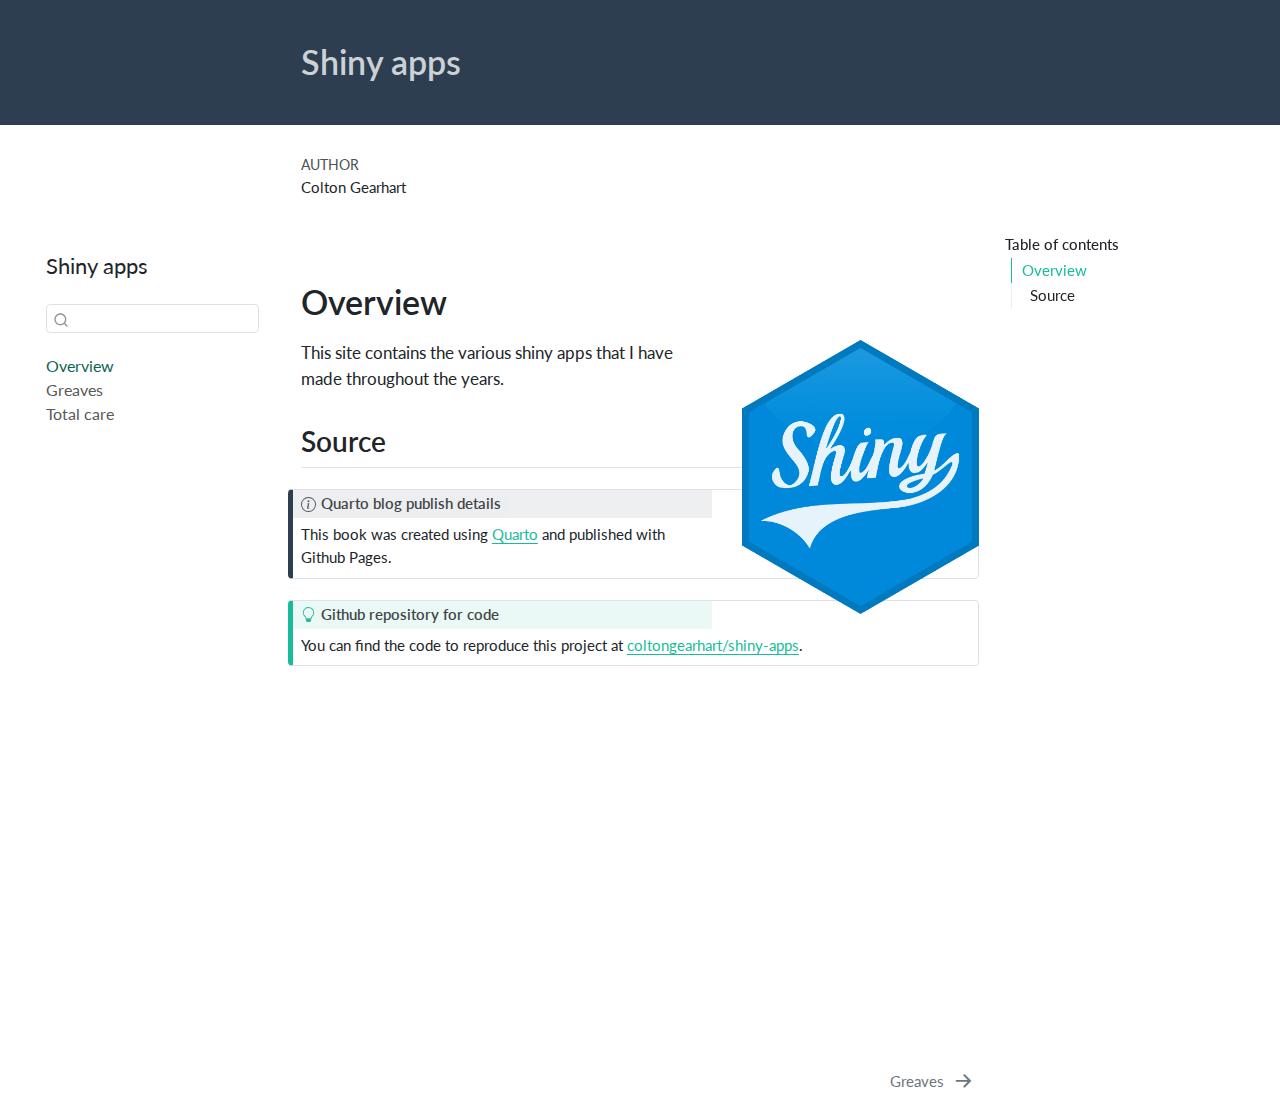
==== docs/index.html @ b48d5d61 "Initial structure finished" ====
<!DOCTYPE html>
<html xmlns="http://www.w3.org/1999/xhtml" lang="en" xml:lang="en"><head>

<meta charset="utf-8">
<meta name="generator" content="quarto-1.5.56">

<meta name="viewport" content="width=device-width, initial-scale=1.0, user-scalable=yes">

<meta name="author" content="Colton Gearhart">

<title>Shiny apps</title>
<style>
code{white-space: pre-wrap;}
span.smallcaps{font-variant: small-caps;}
div.columns{display: flex; gap: min(4vw, 1.5em);}
div.column{flex: auto; overflow-x: auto;}
div.hanging-indent{margin-left: 1.5em; text-indent: -1.5em;}
ul.task-list{list-style: none;}
ul.task-list li input[type="checkbox"] {
  width: 0.8em;
  margin: 0 0.8em 0.2em -1em; /* quarto-specific, see https://github.com/quarto-dev/quarto-cli/issues/4556 */ 
  vertical-align: middle;
}
</style>


<script src="site_libs/quarto-nav/quarto-nav.js"></script>
<script src="site_libs/quarto-nav/headroom.min.js"></script>
<script src="site_libs/clipboard/clipboard.min.js"></script>
<script src="site_libs/quarto-search/autocomplete.umd.js"></script>
<script src="site_libs/quarto-search/fuse.min.js"></script>
<script src="site_libs/quarto-search/quarto-search.js"></script>
<meta name="quarto:offset" content="./">
<link href="./placeholder1.html" rel="next">
<script src="site_libs/quarto-html/quarto.js"></script>
<script src="site_libs/quarto-html/popper.min.js"></script>
<script src="site_libs/quarto-html/tippy.umd.min.js"></script>
<script src="site_libs/quarto-html/anchor.min.js"></script>
<link href="site_libs/quarto-html/tippy.css" rel="stylesheet">
<link href="site_libs/quarto-html/quarto-syntax-highlighting.css" rel="stylesheet" id="quarto-text-highlighting-styles">
<script src="site_libs/bootstrap/bootstrap.min.js"></script>
<link href="site_libs/bootstrap/bootstrap-icons.css" rel="stylesheet">
<link href="site_libs/bootstrap/bootstrap.min.css" rel="stylesheet" id="quarto-bootstrap" data-mode="light">
<script id="quarto-search-options" type="application/json">{
  "location": "sidebar",
  "copy-button": false,
  "collapse-after": 3,
  "panel-placement": "start",
  "type": "textbox",
  "limit": 50,
  "keyboard-shortcut": [
    "f",
    "/",
    "s"
  ],
  "show-item-context": false,
  "language": {
    "search-no-results-text": "No results",
    "search-matching-documents-text": "matching documents",
    "search-copy-link-title": "Copy link to search",
    "search-hide-matches-text": "Hide additional matches",
    "search-more-match-text": "more match in this document",
    "search-more-matches-text": "more matches in this document",
    "search-clear-button-title": "Clear",
    "search-text-placeholder": "",
    "search-detached-cancel-button-title": "Cancel",
    "search-submit-button-title": "Submit",
    "search-label": "Search"
  }
}</script>


</head>

<body class="nav-sidebar floating">

<div id="quarto-search-results"></div>
  <header id="quarto-header" class="headroom fixed-top quarto-banner">
  <nav class="quarto-secondary-nav">
    <div class="container-fluid d-flex">
      <button type="button" class="quarto-btn-toggle btn" data-bs-toggle="collapse" role="button" data-bs-target=".quarto-sidebar-collapse-item" aria-controls="quarto-sidebar" aria-expanded="false" aria-label="Toggle sidebar navigation" onclick="if (window.quartoToggleHeadroom) { window.quartoToggleHeadroom(); }">
        <i class="bi bi-layout-text-sidebar-reverse"></i>
      </button>
        <nav class="quarto-page-breadcrumbs" aria-label="breadcrumb"><ol class="breadcrumb"><li class="breadcrumb-item"><a href="./index.html">Overview</a></li></ol></nav>
        <a class="flex-grow-1" role="navigation" data-bs-toggle="collapse" data-bs-target=".quarto-sidebar-collapse-item" aria-controls="quarto-sidebar" aria-expanded="false" aria-label="Toggle sidebar navigation" onclick="if (window.quartoToggleHeadroom) { window.quartoToggleHeadroom(); }">      
        </a>
      <button type="button" class="btn quarto-search-button" aria-label="Search" onclick="window.quartoOpenSearch();">
        <i class="bi bi-search"></i>
      </button>
    </div>
  </nav>
</header>
<!-- content -->
<header id="title-block-header" class="quarto-title-block default page-columns page-full">
  <div class="quarto-title-banner page-columns page-full">
    <div class="quarto-title column-body">
      <h1 class="title">Shiny apps</h1>
                      </div>
  </div>
    
  
  <div class="quarto-title-meta">

      <div>
      <div class="quarto-title-meta-heading">Author</div>
      <div class="quarto-title-meta-contents">
               <p>Colton Gearhart </p>
            </div>
    </div>
      
    
      
    </div>
    
  
  </header><div id="quarto-content" class="quarto-container page-columns page-rows-contents page-layout-article">
<!-- sidebar -->
  <nav id="quarto-sidebar" class="sidebar collapse collapse-horizontal quarto-sidebar-collapse-item sidebar-navigation floating overflow-auto">
    <div class="pt-lg-2 mt-2 text-left sidebar-header">
    <div class="sidebar-title mb-0 py-0">
      <a href="./">Shiny apps</a> 
    </div>
      </div>
        <div class="mt-2 flex-shrink-0 align-items-center">
        <div class="sidebar-search">
        <div id="quarto-search" class="" title="Search"></div>
        </div>
        </div>
    <div class="sidebar-menu-container"> 
    <ul class="list-unstyled mt-1">
        <li class="sidebar-item">
  <div class="sidebar-item-container"> 
  <a href="./index.html" class="sidebar-item-text sidebar-link active">
 <span class="menu-text">Overview</span></a>
  </div>
</li>
        <li class="sidebar-item">
  <div class="sidebar-item-container"> 
  <a href="./placeholder1.html" class="sidebar-item-text sidebar-link">
 <span class="menu-text">Greaves</span></a>
  </div>
</li>
        <li class="sidebar-item">
  <div class="sidebar-item-container"> 
  <a href="./placeholder2.html" class="sidebar-item-text sidebar-link">
 <span class="menu-text">Total care</span></a>
  </div>
</li>
    </ul>
    </div>
</nav>
<div id="quarto-sidebar-glass" class="quarto-sidebar-collapse-item" data-bs-toggle="collapse" data-bs-target=".quarto-sidebar-collapse-item"></div>
<!-- margin-sidebar -->
    <div id="quarto-margin-sidebar" class="sidebar margin-sidebar">
        <nav id="TOC" role="doc-toc" class="toc-active">
    <h2 id="toc-title">Table of contents</h2>
   
  <ul>
  <li><a href="#overview" id="toc-overview" class="nav-link active" data-scroll-target="#overview">Overview</a>
  <ul class="collapse">
  <li><a href="#source" id="toc-source" class="nav-link" data-scroll-target="#source">Source</a></li>
  </ul></li>
  </ul>
</nav>
    </div>
<!-- main -->
<main class="content quarto-banner-title-block" id="quarto-document-content">






<section id="overview" class="level1 unnumbered">
<h1 class="unnumbered">Overview</h1><p><img src="shiny.png" title="Shiny apps" class="quarto-cover-image img-fluid"></p>
<p>This site contains the various shiny apps that I have made throughout the years.</p>
<section id="source" class="level2 unnumbered">
<h2 class="unnumbered anchored" data-anchor-id="source">Source</h2>
<div class="callout callout-style-default callout-note callout-titled">
<div class="callout-header d-flex align-content-center">
<div class="callout-icon-container">
<i class="callout-icon"></i>
</div>
<div class="callout-title-container flex-fill">
Quarto blog publish details
</div>
</div>
<div class="callout-body-container callout-body">
<p>This book was created using <a href="https://quarto.org/">Quarto</a> and published with Github Pages.</p>
</div>
</div>
<div class="callout callout-style-default callout-tip callout-titled">
<div class="callout-header d-flex align-content-center">
<div class="callout-icon-container">
<i class="callout-icon"></i>
</div>
<div class="callout-title-container flex-fill">
Github repository for code
</div>
</div>
<div class="callout-body-container callout-body">
<p>You can find the code to reproduce this project at <a href="https://github.com/coltongearhart/shiny-apps">coltongearhart/shiny-apps</a>.</p>
</div>
</div>


</section>
</section>

</main> <!-- /main -->
<script id="quarto-html-after-body" type="application/javascript">
window.document.addEventListener("DOMContentLoaded", function (event) {
  const toggleBodyColorMode = (bsSheetEl) => {
    const mode = bsSheetEl.getAttribute("data-mode");
    const bodyEl = window.document.querySelector("body");
    if (mode === "dark") {
      bodyEl.classList.add("quarto-dark");
      bodyEl.classList.remove("quarto-light");
    } else {
      bodyEl.classList.add("quarto-light");
      bodyEl.classList.remove("quarto-dark");
    }
  }
  const toggleBodyColorPrimary = () => {
    const bsSheetEl = window.document.querySelector("link#quarto-bootstrap");
    if (bsSheetEl) {
      toggleBodyColorMode(bsSheetEl);
    }
  }
  toggleBodyColorPrimary();  
  const icon = "";
  const anchorJS = new window.AnchorJS();
  anchorJS.options = {
    placement: 'right',
    icon: icon
  };
  anchorJS.add('.anchored');
  const isCodeAnnotation = (el) => {
    for (const clz of el.classList) {
      if (clz.startsWith('code-annotation-')) {                     
        return true;
      }
    }
    return false;
  }
  const onCopySuccess = function(e) {
    // button target
    const button = e.trigger;
    // don't keep focus
    button.blur();
    // flash "checked"
    button.classList.add('code-copy-button-checked');
    var currentTitle = button.getAttribute("title");
    button.setAttribute("title", "Copied!");
    let tooltip;
    if (window.bootstrap) {
      button.setAttribute("data-bs-toggle", "tooltip");
      button.setAttribute("data-bs-placement", "left");
      button.setAttribute("data-bs-title", "Copied!");
      tooltip = new bootstrap.Tooltip(button, 
        { trigger: "manual", 
          customClass: "code-copy-button-tooltip",
          offset: [0, -8]});
      tooltip.show();    
    }
    setTimeout(function() {
      if (tooltip) {
        tooltip.hide();
        button.removeAttribute("data-bs-title");
        button.removeAttribute("data-bs-toggle");
        button.removeAttribute("data-bs-placement");
      }
      button.setAttribute("title", currentTitle);
      button.classList.remove('code-copy-button-checked');
    }, 1000);
    // clear code selection
    e.clearSelection();
  }
  const getTextToCopy = function(trigger) {
      const codeEl = trigger.previousElementSibling.cloneNode(true);
      for (const childEl of codeEl.children) {
        if (isCodeAnnotation(childEl)) {
          childEl.remove();
        }
      }
      return codeEl.innerText;
  }
  const clipboard = new window.ClipboardJS('.code-copy-button:not([data-in-quarto-modal])', {
    text: getTextToCopy
  });
  clipboard.on('success', onCopySuccess);
  if (window.document.getElementById('quarto-embedded-source-code-modal')) {
    // For code content inside modals, clipBoardJS needs to be initialized with a container option
    // TODO: Check when it could be a function (https://github.com/zenorocha/clipboard.js/issues/860)
    const clipboardModal = new window.ClipboardJS('.code-copy-button[data-in-quarto-modal]', {
      text: getTextToCopy,
      container: window.document.getElementById('quarto-embedded-source-code-modal')
    });
    clipboardModal.on('success', onCopySuccess);
  }
    var localhostRegex = new RegExp(/^(?:http|https):\/\/localhost\:?[0-9]*\//);
    var mailtoRegex = new RegExp(/^mailto:/);
      var filterRegex = new RegExp('/' + window.location.host + '/');
    var isInternal = (href) => {
        return filterRegex.test(href) || localhostRegex.test(href) || mailtoRegex.test(href);
    }
    // Inspect non-navigation links and adorn them if external
 	var links = window.document.querySelectorAll('a[href]:not(.nav-link):not(.navbar-brand):not(.toc-action):not(.sidebar-link):not(.sidebar-item-toggle):not(.pagination-link):not(.no-external):not([aria-hidden]):not(.dropdown-item):not(.quarto-navigation-tool):not(.about-link)');
    for (var i=0; i<links.length; i++) {
      const link = links[i];
      if (!isInternal(link.href)) {
        // undo the damage that might have been done by quarto-nav.js in the case of
        // links that we want to consider external
        if (link.dataset.originalHref !== undefined) {
          link.href = link.dataset.originalHref;
        }
      }
    }
  function tippyHover(el, contentFn, onTriggerFn, onUntriggerFn) {
    const config = {
      allowHTML: true,
      maxWidth: 500,
      delay: 100,
      arrow: false,
      appendTo: function(el) {
          return el.parentElement;
      },
      interactive: true,
      interactiveBorder: 10,
      theme: 'quarto',
      placement: 'bottom-start',
    };
    if (contentFn) {
      config.content = contentFn;
    }
    if (onTriggerFn) {
      config.onTrigger = onTriggerFn;
    }
    if (onUntriggerFn) {
      config.onUntrigger = onUntriggerFn;
    }
    window.tippy(el, config); 
  }
  const noterefs = window.document.querySelectorAll('a[role="doc-noteref"]');
  for (var i=0; i<noterefs.length; i++) {
    const ref = noterefs[i];
    tippyHover(ref, function() {
      // use id or data attribute instead here
      let href = ref.getAttribute('data-footnote-href') || ref.getAttribute('href');
      try { href = new URL(href).hash; } catch {}
      const id = href.replace(/^#\/?/, "");
      const note = window.document.getElementById(id);
      if (note) {
        return note.innerHTML;
      } else {
        return "";
      }
    });
  }
  const xrefs = window.document.querySelectorAll('a.quarto-xref');
  const processXRef = (id, note) => {
    // Strip column container classes
    const stripColumnClz = (el) => {
      el.classList.remove("page-full", "page-columns");
      if (el.children) {
        for (const child of el.children) {
          stripColumnClz(child);
        }
      }
    }
    stripColumnClz(note)
    if (id === null || id.startsWith('sec-')) {
      // Special case sections, only their first couple elements
      const container = document.createElement("div");
      if (note.children && note.children.length > 2) {
        container.appendChild(note.children[0].cloneNode(true));
        for (let i = 1; i < note.children.length; i++) {
          const child = note.children[i];
          if (child.tagName === "P" && child.innerText === "") {
            continue;
          } else {
            container.appendChild(child.cloneNode(true));
            break;
          }
        }
        if (window.Quarto?.typesetMath) {
          window.Quarto.typesetMath(container);
        }
        return container.innerHTML
      } else {
        if (window.Quarto?.typesetMath) {
          window.Quarto.typesetMath(note);
        }
        return note.innerHTML;
      }
    } else {
      // Remove any anchor links if they are present
      const anchorLink = note.querySelector('a.anchorjs-link');
      if (anchorLink) {
        anchorLink.remove();
      }
      if (window.Quarto?.typesetMath) {
        window.Quarto.typesetMath(note);
      }
      // TODO in 1.5, we should make sure this works without a callout special case
      if (note.classList.contains("callout")) {
        return note.outerHTML;
      } else {
        return note.innerHTML;
      }
    }
  }
  for (var i=0; i<xrefs.length; i++) {
    const xref = xrefs[i];
    tippyHover(xref, undefined, function(instance) {
      instance.disable();
      let url = xref.getAttribute('href');
      let hash = undefined; 
      if (url.startsWith('#')) {
        hash = url;
      } else {
        try { hash = new URL(url).hash; } catch {}
      }
      if (hash) {
        const id = hash.replace(/^#\/?/, "");
        const note = window.document.getElementById(id);
        if (note !== null) {
          try {
            const html = processXRef(id, note.cloneNode(true));
            instance.setContent(html);
          } finally {
            instance.enable();
            instance.show();
          }
        } else {
          // See if we can fetch this
          fetch(url.split('#')[0])
          .then(res => res.text())
          .then(html => {
            const parser = new DOMParser();
            const htmlDoc = parser.parseFromString(html, "text/html");
            const note = htmlDoc.getElementById(id);
            if (note !== null) {
              const html = processXRef(id, note);
              instance.setContent(html);
            } 
          }).finally(() => {
            instance.enable();
            instance.show();
          });
        }
      } else {
        // See if we can fetch a full url (with no hash to target)
        // This is a special case and we should probably do some content thinning / targeting
        fetch(url)
        .then(res => res.text())
        .then(html => {
          const parser = new DOMParser();
          const htmlDoc = parser.parseFromString(html, "text/html");
          const note = htmlDoc.querySelector('main.content');
          if (note !== null) {
            // This should only happen for chapter cross references
            // (since there is no id in the URL)
            // remove the first header
            if (note.children.length > 0 && note.children[0].tagName === "HEADER") {
              note.children[0].remove();
            }
            const html = processXRef(null, note);
            instance.setContent(html);
          } 
        }).finally(() => {
          instance.enable();
          instance.show();
        });
      }
    }, function(instance) {
    });
  }
      let selectedAnnoteEl;
      const selectorForAnnotation = ( cell, annotation) => {
        let cellAttr = 'data-code-cell="' + cell + '"';
        let lineAttr = 'data-code-annotation="' +  annotation + '"';
        const selector = 'span[' + cellAttr + '][' + lineAttr + ']';
        return selector;
      }
      const selectCodeLines = (annoteEl) => {
        const doc = window.document;
        const targetCell = annoteEl.getAttribute("data-target-cell");
        const targetAnnotation = annoteEl.getAttribute("data-target-annotation");
        const annoteSpan = window.document.querySelector(selectorForAnnotation(targetCell, targetAnnotation));
        const lines = annoteSpan.getAttribute("data-code-lines").split(",");
        const lineIds = lines.map((line) => {
          return targetCell + "-" + line;
        })
        let top = null;
        let height = null;
        let parent = null;
        if (lineIds.length > 0) {
            //compute the position of the single el (top and bottom and make a div)
            const el = window.document.getElementById(lineIds[0]);
            top = el.offsetTop;
            height = el.offsetHeight;
            parent = el.parentElement.parentElement;
          if (lineIds.length > 1) {
            const lastEl = window.document.getElementById(lineIds[lineIds.length - 1]);
            const bottom = lastEl.offsetTop + lastEl.offsetHeight;
            height = bottom - top;
          }
          if (top !== null && height !== null && parent !== null) {
            // cook up a div (if necessary) and position it 
            let div = window.document.getElementById("code-annotation-line-highlight");
            if (div === null) {
              div = window.document.createElement("div");
              div.setAttribute("id", "code-annotation-line-highlight");
              div.style.position = 'absolute';
              parent.appendChild(div);
            }
            div.style.top = top - 2 + "px";
            div.style.height = height + 4 + "px";
            div.style.left = 0;
            let gutterDiv = window.document.getElementById("code-annotation-line-highlight-gutter");
            if (gutterDiv === null) {
              gutterDiv = window.document.createElement("div");
              gutterDiv.setAttribute("id", "code-annotation-line-highlight-gutter");
              gutterDiv.style.position = 'absolute';
              const codeCell = window.document.getElementById(targetCell);
              const gutter = codeCell.querySelector('.code-annotation-gutter');
              gutter.appendChild(gutterDiv);
            }
            gutterDiv.style.top = top - 2 + "px";
            gutterDiv.style.height = height + 4 + "px";
          }
          selectedAnnoteEl = annoteEl;
        }
      };
      const unselectCodeLines = () => {
        const elementsIds = ["code-annotation-line-highlight", "code-annotation-line-highlight-gutter"];
        elementsIds.forEach((elId) => {
          const div = window.document.getElementById(elId);
          if (div) {
            div.remove();
          }
        });
        selectedAnnoteEl = undefined;
      };
        // Handle positioning of the toggle
    window.addEventListener(
      "resize",
      throttle(() => {
        elRect = undefined;
        if (selectedAnnoteEl) {
          selectCodeLines(selectedAnnoteEl);
        }
      }, 10)
    );
    function throttle(fn, ms) {
    let throttle = false;
    let timer;
      return (...args) => {
        if(!throttle) { // first call gets through
            fn.apply(this, args);
            throttle = true;
        } else { // all the others get throttled
            if(timer) clearTimeout(timer); // cancel #2
            timer = setTimeout(() => {
              fn.apply(this, args);
              timer = throttle = false;
            }, ms);
        }
      };
    }
      // Attach click handler to the DT
      const annoteDls = window.document.querySelectorAll('dt[data-target-cell]');
      for (const annoteDlNode of annoteDls) {
        annoteDlNode.addEventListener('click', (event) => {
          const clickedEl = event.target;
          if (clickedEl !== selectedAnnoteEl) {
            unselectCodeLines();
            const activeEl = window.document.querySelector('dt[data-target-cell].code-annotation-active');
            if (activeEl) {
              activeEl.classList.remove('code-annotation-active');
            }
            selectCodeLines(clickedEl);
            clickedEl.classList.add('code-annotation-active');
          } else {
            // Unselect the line
            unselectCodeLines();
            clickedEl.classList.remove('code-annotation-active');
          }
        });
      }
  const findCites = (el) => {
    const parentEl = el.parentElement;
    if (parentEl) {
      const cites = parentEl.dataset.cites;
      if (cites) {
        return {
          el,
          cites: cites.split(' ')
        };
      } else {
        return findCites(el.parentElement)
      }
    } else {
      return undefined;
    }
  };
  var bibliorefs = window.document.querySelectorAll('a[role="doc-biblioref"]');
  for (var i=0; i<bibliorefs.length; i++) {
    const ref = bibliorefs[i];
    const citeInfo = findCites(ref);
    if (citeInfo) {
      tippyHover(citeInfo.el, function() {
        var popup = window.document.createElement('div');
        citeInfo.cites.forEach(function(cite) {
          var citeDiv = window.document.createElement('div');
          citeDiv.classList.add('hanging-indent');
          citeDiv.classList.add('csl-entry');
          var biblioDiv = window.document.getElementById('ref-' + cite);
          if (biblioDiv) {
            citeDiv.innerHTML = biblioDiv.innerHTML;
          }
          popup.appendChild(citeDiv);
        });
        return popup.innerHTML;
      });
    }
  }
});
</script>
<nav class="page-navigation">
  <div class="nav-page nav-page-previous">
  </div>
  <div class="nav-page nav-page-next">
      <a href="./placeholder1.html" class="pagination-link" aria-label="Greaves">
        <span class="nav-page-text">Greaves</span> <i class="bi bi-arrow-right-short"></i>
      </a>
  </div>
</nav>
</div> <!-- /content -->




</body></html>
---- docs/site_libs/quarto-html/tippy.css ----
.tippy-box[data-animation=fade][data-state=hidden]{opacity:0}[data-tippy-root]{max-width:calc(100vw - 10px)}.tippy-box{position:relative;background-color:#333;color:#fff;border-radius:4px;font-size:14px;line-height:1.4;white-space:normal;outline:0;transition-property:transform,visibility,opacity}.tippy-box[data-placement^=top]>.tippy-arrow{bottom:0}.tippy-box[data-placement^=top]>.tippy-arrow:before{bottom:-7px;left:0;border-width:8px 8px 0;border-top-color:initial;transform-origin:center top}.tippy-box[data-placement^=bottom]>.tippy-arrow{top:0}.tippy-box[data-placement^=bottom]>.tippy-arrow:before{top:-7px;left:0;border-width:0 8px 8px;border-bottom-color:initial;transform-origin:center bottom}.tippy-box[data-placement^=left]>.tippy-arrow{right:0}.tippy-box[data-placement^=left]>.tippy-arrow:before{border-width:8px 0 8px 8px;border-left-color:initial;right:-7px;transform-origin:center left}.tippy-box[data-placement^=right]>.tippy-arrow{left:0}.tippy-box[data-placement^=right]>.tippy-arrow:before{left:-7px;border-width:8px 8px 8px 0;border-right-color:initial;transform-origin:center right}.tippy-box[data-inertia][data-state=visible]{transition-timing-function:cubic-bezier(.54,1.5,.38,1.11)}.tippy-arrow{width:16px;height:16px;color:#333}.tippy-arrow:before{content:"";position:absolute;border-color:transparent;border-style:solid}.tippy-content{position:relative;padding:5px 9px;z-index:1}
---- docs/site_libs/quarto-html/quarto-syntax-highlighting.css ----
/* quarto syntax highlight colors */
:root {
  --quarto-hl-al-color: #ff5555;
  --quarto-hl-an-color: #6a737d;
  --quarto-hl-at-color: #d73a49;
  --quarto-hl-bn-color: #005cc5;
  --quarto-hl-bu-color: #d73a49;
  --quarto-hl-ch-color: #032f62;
  --quarto-hl-co-color: #6a737d;
  --quarto-hl-cv-color: #6a737d;
  --quarto-hl-cn-color: #005cc5;
  --quarto-hl-cf-color: #d73a49;
  --quarto-hl-dt-color: #d73a49;
  --quarto-hl-dv-color: #005cc5;
  --quarto-hl-do-color: #6a737d;
  --quarto-hl-er-color: #ff5555;
  --quarto-hl-ex-color: #d73a49;
  --quarto-hl-fl-color: #005cc5;
  --quarto-hl-fu-color: #6f42c1;
  --quarto-hl-im-color: #032f62;
  --quarto-hl-in-color: #6a737d;
  --quarto-hl-kw-color: #d73a49;
  --quarto-hl-op-color: #24292e;
  --quarto-hl-pp-color: #d73a49;
  --quarto-hl-re-color: #6a737d;
  --quarto-hl-sc-color: #005cc5;
  --quarto-hl-ss-color: #032f62;
  --quarto-hl-st-color: #032f62;
  --quarto-hl-va-color: #e36209;
  --quarto-hl-vs-color: #032f62;
  --quarto-hl-wa-color: #ff5555;
}

/* other quarto variables */
:root {
  --quarto-font-monospace: SFMono-Regular, Menlo, Monaco, Consolas, "Liberation Mono", "Courier New", monospace;
}

code span.al {
  font-weight: bold;
  color: #ff5555;
}

code span.an {
  color: #6a737d;
}

code span.at {
  color: #d73a49;
}

code span.bn {
  color: #005cc5;
}

code span.bu {
  color: #d73a49;
}

code span.ch {
  color: #032f62;
}

code span.co {
  color: #6a737d;
}

code span.cv {
  color: #6a737d;
}

code span.cn {
  color: #005cc5;
}

code span.cf {
  color: #d73a49;
}

code span.dt {
  color: #d73a49;
}

code span.dv {
  color: #005cc5;
}

code span.do {
  color: #6a737d;
}

code span.er {
  color: #ff5555;
  text-decoration: underline;
}

code span.ex {
  font-weight: bold;
  color: #d73a49;
}

code span.fl {
  color: #005cc5;
}

code span.fu {
  color: #6f42c1;
}

code span.im {
  color: #032f62;
}

code span.in {
  color: #6a737d;
}

code span.kw {
  color: #d73a49;
}

pre > code.sourceCode > span {
  color: #24292e;
}

code span {
  color: #24292e;
}

code.sourceCode > span {
  color: #24292e;
}

div.sourceCode,
div.sourceCode pre.sourceCode {
  color: #24292e;
}

code span.op {
  color: #24292e;
}

code span.pp {
  color: #d73a49;
}

code span.re {
  color: #6a737d;
}

code span.sc {
  color: #005cc5;
}

code span.ss {
  color: #032f62;
}

code span.st {
  color: #032f62;
}

code span.va {
  color: #e36209;
}

code span.vs {
  color: #032f62;
}

code span.wa {
  color: #ff5555;
}

.prevent-inlining {
  content: "</";
}

/*# sourceMappingURL=debc5d5d77c3f9108843748ff7464032.css.map */
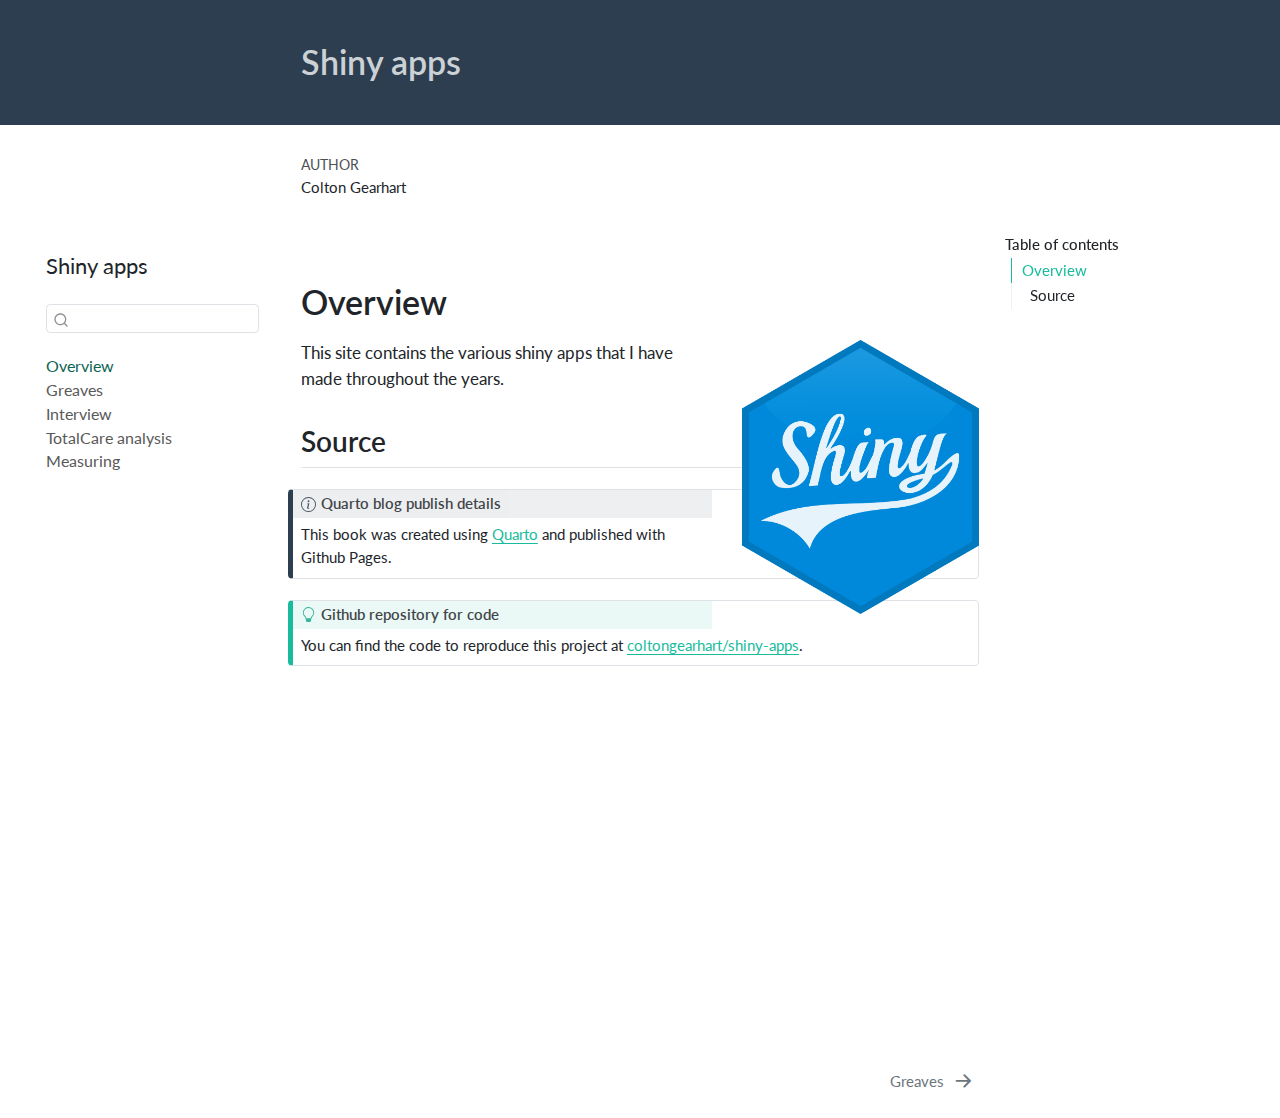
==== commit 67c13696: "Added all apps" ====
--- a/docs/index.html
+++ b/docs/index.html
@@ -31,7 +31,7 @@
 <script src="site_libs/quarto-search/fuse.min.js"></script>
 <script src="site_libs/quarto-search/quarto-search.js"></script>
 <meta name="quarto:offset" content="./">
-<link href="./placeholder1.html" rel="next">
+<link href="./greaves.html" rel="next">
 <script src="site_libs/quarto-html/quarto.js"></script>
 <script src="site_libs/quarto-html/popper.min.js"></script>
 <script src="site_libs/quarto-html/tippy.umd.min.js"></script>
@@ -136,14 +136,26 @@
 </li>
         <li class="sidebar-item">
   <div class="sidebar-item-container"> 
-  <a href="./placeholder1.html" class="sidebar-item-text sidebar-link">
+  <a href="./greaves.html" class="sidebar-item-text sidebar-link">
  <span class="menu-text">Greaves</span></a>
   </div>
 </li>
         <li class="sidebar-item">
   <div class="sidebar-item-container"> 
-  <a href="./placeholder2.html" class="sidebar-item-text sidebar-link">
- <span class="menu-text">Total care</span></a>
+  <a href="./interview.html" class="sidebar-item-text sidebar-link">
+ <span class="menu-text">Interview</span></a>
+  </div>
+</li>
+        <li class="sidebar-item">
+  <div class="sidebar-item-container"> 
+  <a href="./totalcare.html" class="sidebar-item-text sidebar-link">
+ <span class="menu-text">TotalCare analysis</span></a>
+  </div>
+</li>
+        <li class="sidebar-item">
+  <div class="sidebar-item-container"> 
+  <a href="./measuring.html" class="sidebar-item-text sidebar-link">
+ <span class="menu-text">Measuring</span></a>
   </div>
 </li>
     </ul>
@@ -632,7 +644,7 @@
   <div class="nav-page nav-page-previous">
   </div>
   <div class="nav-page nav-page-next">
-      <a href="./placeholder1.html" class="pagination-link" aria-label="Greaves">
+      <a href="./greaves.html" class="pagination-link" aria-label="Greaves">
         <span class="nav-page-text">Greaves</span> <i class="bi bi-arrow-right-short"></i>
       </a>
   </div>
